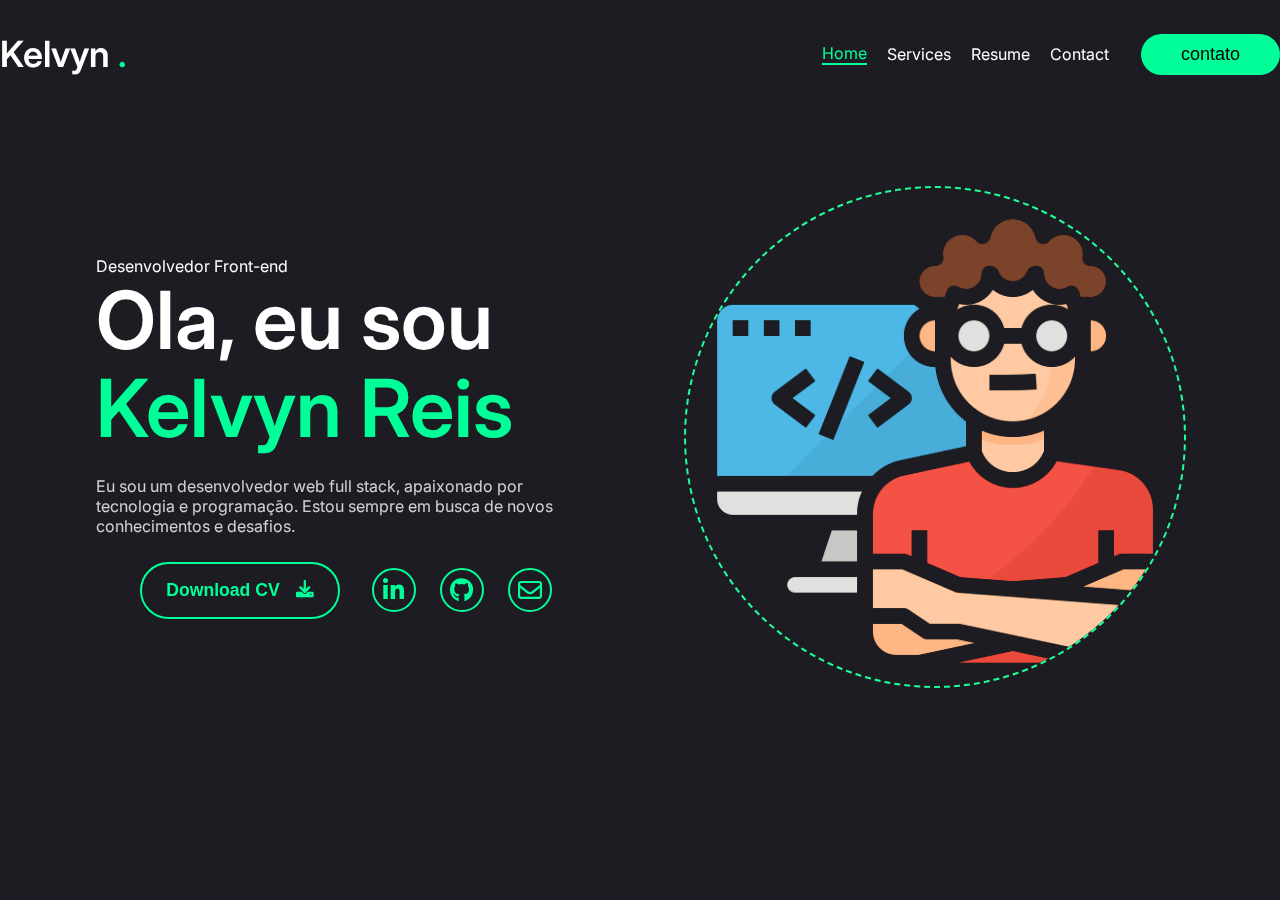
==== index.html @ 438aa166 "feat: initial commit" ====
<!DOCTYPE html>
<html lang="pt-BR">

<head>
    <meta charset="UTF-8">
    <meta name="viewport" content="width=device-width, initial-scale=1.0">
    <link rel="stylesheet" href="https://cdnjs.cloudflare.com/ajax/libs/font-awesome/6.0.0-beta3/css/all.min.css">
    <link rel="stylesheet" href="styles/index.css">
    <title>Meu Portfolio | Home</title>
</head>

<body>
    <header>
        <div class="container-header">
            <div class="container-logo">
                <h1>Kelvyn <span>.</span></h1>
            </div>
            <div class="nav-desktop">
                <nav class="container-nav">
                    <ul>
                        <li><a href="/">Home</a></li>
                        <li><a href="/services">Services</a></li>
                        <li><a href="/resume">Resume</a></li>
                        <li><a href="/contact">Contact</a></li>
                    </ul>
                </nav>
                <div class="btn-contato">
                    <a href="#"><button>contato</button></a>
                </div>
            </div>
            <div class="nav-mobile">
                <button class="menu-toggle" aria-label="Abrir menu">
                    <i class="fas fa-bars"></i>
                </button>
                <nav class="mobile-nav">
                    <button class="menu-close" aria-label="Fechar menu">
                        <i class="fas fa-times"></i>
                    </button>
                    <ul>
                        <li><a href="/">Home</a></li>
                        <li><a href="/services">Services</a></li>
                        <li><a href="/resume">Resume</a></li>
                        <li><a href="/contact">Contact</a></li>
                    </ul>
                </nav>
            </div>

        </div>
    </header>
    <main>
        <section class="container-section-main">
            <div class="content-main">
                <span>Desenvolvedor Front-end</span>
                <h1 class="h1">Ola, eu sou <br /><span>Kelvyn Reis</span></h1>
                <p>Eu sou um desenvolvedor web full stack, apaixonado por tecnologia e programação. Estou sempre em
                    busca de novos conhecimentos e desafios.</p>
                <div class="content-links">
                    <button class="btn-download">Download CV <i class="fas fa-download"></i></button>
                    <div class="content-social-links">
                        <a href="#"><i class="fab fa-linkedin-in"></i></a>
                        <a href="#"><i class="fab fa-github"></i></a>
                        <a href="#"><i class="far fa-envelope"></i></a>
                    </div>
                </div>
            </div>
            <div class="container-img">
                <div class="content-img-hero">
                    <div class="circle-animation">
                        <img src="/assets/hero.png" alt="Imagem de um desenvolvedor">
                    </div>
                </div>
            </div>
        </section>
    </main>
    <script module src="/js/index.js"></script>
</body>

</html>
---- styles/index.css ----
@import url('https://fonts.googleapis.com/css2?family=Inter:wght@100..900&display=swap');

* {
    margin: 0;
    padding: 0;
    box-sizing: border-box;
}

:root {
    --bg-primary: #1c1c22;
    --text-primary: #ffffff;
    --text-secondary: #00ff99;
}

body {
    font-family: "Inter", sans-serif;
    background-color: var(--bg-primary);
    height: 100dvh;
    width: 100%;
    color: var(--text-primary);
}

.h1 {
    color: white;
    font-size: 3rem;
    line-height: 1.1;
    font-weight: 600;

    @media (min-width: 768px) {
        font-size: 5rem;
    }
}

.h2 {
    font-size: 2.25rem;
    line-height: 1.1;
    font-weight: 600;

    @media (min-width: 768px) {
        font-size: 3rem;
    }
}

.h3 {
    font-size: 1.25rem;
    line-height: 1.1;
    font-weight: 600;

    @media (min-width: 768px) {
        font-size: 1.5rem;
    }
}

/* Hedear */
header {
    width: 100%;
    max-width: 1440px;
    margin: 0 auto;
    padding: 2.5rem 1.5rem;

    @media (min-width: 768px) {
        padding: 2rem 0;
    }
}

header .container-header {
    align-items: center;
    display: flex;
    justify-content: space-between;
}

header .container-logo {
    display: flex;
    align-items: center;


    & h1 {
        font-size: 2.25rem;
        font-weight: 600;
        color: var(--text-primary);

        & span {
            color: var(--text-secondary);
        }
    }

}

header .nav-desktop {
    display: none;
    align-items: center;
    gap: 2rem;

    @media (min-width: 768px) {
        display: flex;
    }
}

header .container-nav {
    display: flex;
    justify-content: space-between;
    align-items: center;
    gap: 2rem;

}

header .container-nav ul a {
    position: relative;
    color: var(--text-primary);
    text-decoration: none;
    font-family: 500;
    transition: color 0.3s ease-in-out;
}

header .container-nav ul a::before {
    content: '';
    position: absolute;
    bottom: 0;
    left: 0;
    width: 0%;
    height: 2px;
    background-color: var(--bg-primary);
    transition: width 0.3s ease;
}

header .container-nav ul a:hover::before {
    width: 100%;
}

header .container-nav ul a:hover {
    color: var(--text-secondary);
}


header nav ul {
    list-style-type: none;
    display: flex;
    gap: 20px;
}

header nav ul li {
    display: flex;
    align-items: center;
    justify-content: center;
    padding: 0;
}

/* Estilos para o menu móvel */
.nav-mobile {
    display: flex;
    align-items: center;
    position: relative;
}

.nav-mobile .menu-toggle {
    background: none;
    border: none;
    color: var(--text-primary);
    font-size: 1.5rem;
    cursor: pointer;
}

.nav-mobile .mobile-nav {
    display: none;
    position: fixed;
    top: 0;
    right: 0;
    width: 75%;
    height: 100%;
    background-color: var(--bg-primary);
    padding: 1rem;
    text-align: center;
    z-index: 1000;
    border-radius: 8px;
    box-shadow: 0 4px 8px rgba(0, 0, 0, 0.2);
}

.nav-mobile .mobile-nav .menu-close {
    background: none;
    border: none;
    color: var(--text-primary);
    font-size: 1.8rem;
    cursor: pointer;
    position: absolute;
    top: 3rem;
    right: 3rem;
}

.nav-mobile .mobile-nav ul {
    list-style-type: none;
    height: 100%;
    padding: 0;
    margin: auto 0;
    flex-direction: column;
    justify-content: center;
    align-items: center;
}

.nav-mobile .mobile-nav ul li {
    margin: 1rem 0;
}

.nav-mobile .mobile-nav ul a {
    color: var(--text-primary);
    text-decoration: none;
    font-weight: 500;
    display: block;
    width: 100%;
    padding: 0.5rem 0;
    transition: color 0.3s ease-in-out;
}

.nav-mobile .mobile-nav ul a:hover {
    color: var(--text-secondary);
}

@media (min-width: 768px) {
    .nav-desktop {
        display: flex;
    }

    .nav-mobile {
        display: none;
    }
}

.mobile-nav.open {
    display: block;
}

.mobile-nav ul a.current-page {
    border-bottom: 2px solid var(--text-secondary);
    color: var(--text-secondary)
}

.container-nav ul a.current-page {
    border-bottom: 2px solid var(--text-secondary);
    color: var(--text-secondary)
}


.btn-contato button {
    padding: 10px 40px;
    font-size: 18px;
    background-color: var(--text-secondary);
    color: black;
    border: 0;
    border-radius: 30px;
    cursor: pointer;
}

main {
    width: 100%;
    max-width: 1440px;
    margin: 0 auto;
    display: flex;
    justify-content: center;
    padding: .5rem 0;

    @media (min-width: 768px) {
        padding: 3rem 0;
    }
}

main .container-section-main {
    width: 100%;
    display: flex;
    flex-direction: column-reverse;
    align-items: center;
    justify-content: space-between;
    padding: 0rem 1.5rem;
    flex-wrap: wrap;
    gap: 1.5rem;


    @media (min-width: 768px) {
        padding: 2rem 6rem;
        flex-direction: row;
        gap: 0;
    }
}

main section .content-main {
    text-align: center;


    @media (min-width: 768px) {
        text-align: left;
    }

    & h1 {
        margin-bottom: 1.5rem;

        & span {
            color: var(--text-secondary);
        }
    }

    & p {
        max-width: 500px;
        margin-bottom: 1.625rem;
        opacity: 0.8;
    }
}

main section .content-links {
    display: flex;
    flex-direction: column;
    align-items: center;
    justify-content: center;
    gap: 2rem;

    @media (min-width: 768px) {
        flex-direction: row;
    }
}

main section .btn-download {
    display: flex;
    gap: 1rem;
    padding: 1rem 1.5rem;
    border: #00ff99 solid 2px;
    border-radius: 30px;
    background-color: var(--bg-primary);
    color: var(--text-secondary);
    font-weight: 600;
    font-size: 1.1rem;
    cursor: pointer;
    transition: background-color 0.3s ease-in-out;


    &:hover {
        background-color: var(--text-secondary);
        color: var(--bg-primary);
    }
}

main section .content-social-links {
    margin-bottom: 2rem;
    display: flex;
    gap: 1.5rem;

    @media (min-width: 768px) {
        margin-bottom: 0;
    }

    & a {
        color: var(--text-secondary);
        font-size: 1.5rem;
        transition: color 0.3s ease-in-out;
        border: 2px solid var(--text-secondary);
        border-radius: 50%;
        width: 2.75rem;
        height: 2.75rem;
        display: flex;
        align-items: center;
        justify-content: center;
        text-decoration: none;
        transition: color 0.3s ease-in-out;

        &:hover {
            color: var(--text-primary);
            border-color: var(--text-primary);
        }
    }
}

main section .container-img {
    width: 100%;
    position: relative;
    width: 298px;
    height: 298px;

    @media (min-width: 768px) {
        width: 498px;
        height: 498px;
    }
}

main section .content-img-hero {
    mix-blend-mode: lighten;

    @media (min-width: 768px) {
        width: 498px;
        height: 498px;
    }

    & img {
        width: 100%;
        height: 100%;
        object-fit: contain;
        border-radius: 50%;

    }

}

/* Animation custom */

.circle-animation {
    position: relative;
    width: 100%;
    height: 100%;
    display: flex;
    justify-content: center;
    align-items: center;
}

.circle-animation::before {
    content: '';
    position: absolute;
    width: 100%;
    height: 100%;
    border: 2px dashed var(--text-secondary);
    border-radius: 50%;
    animation: rotate 20s linear infinite;
}

@keyframes rotate {
    0% {
        transform: rotate(0deg);
    }

    100% {
        transform: rotate(360deg);
    }
}
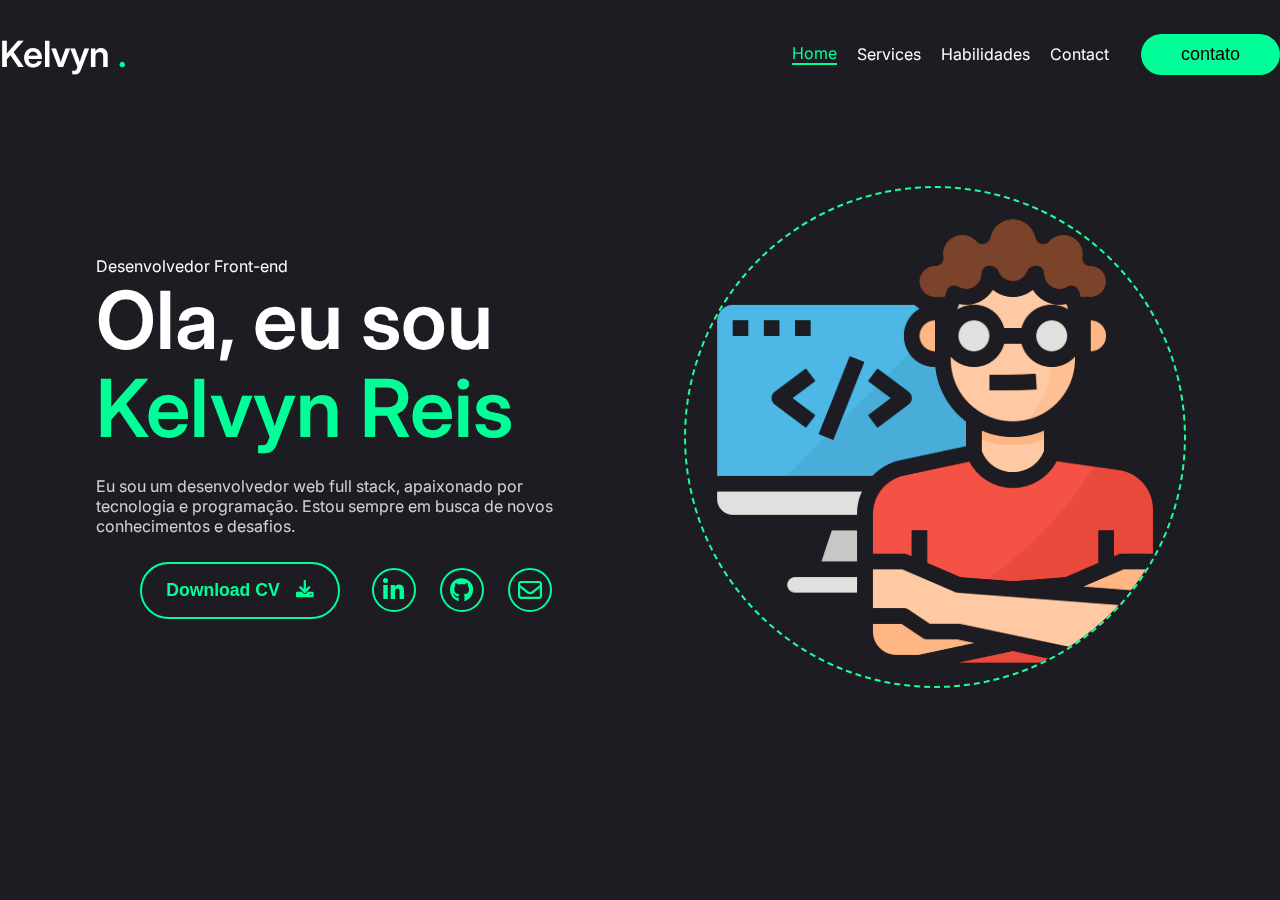
==== commit 387be8c7: "feat: create page skills" ====
--- a/index.html
+++ b/index.html
@@ -19,8 +19,8 @@
                 <nav class="container-nav">
                     <ul>
                         <li><a href="/">Home</a></li>
-                        <li><a href="/services">Services</a></li>
-                        <li><a href="/resume">Resume</a></li>
+                        <li><a href="/services.html">Services</a></li>
+                        <li><a href="/habilidades.html">Habilidades</a></li>
                         <li><a href="/contact">Contact</a></li>
                     </ul>
                 </nav>
@@ -38,9 +38,9 @@
                     </button>
                     <ul>
                         <li><a href="/">Home</a></li>
-                        <li><a href="/services">Services</a></li>
-                        <li><a href="/resume">Resume</a></li>
-                        <li><a href="/contact">Contact</a></li>
+                        <li><a href="/services.html">Services</a></li>
+                        <li><a href="/habilidades.html">Habilidades</a></li>
+                        <li><a href="contact">Contact</a></li>
                     </ul>
                 </nav>
             </div>
--- a/styles/index.css
+++ b/styles/index.css
@@ -1,253 +1,5 @@
-@import url('https://fonts.googleapis.com/css2?family=Inter:wght@100..900&display=swap');
-
-* {
-    margin: 0;
-    padding: 0;
-    box-sizing: border-box;
-}
-
-:root {
-    --bg-primary: #1c1c22;
-    --text-primary: #ffffff;
-    --text-secondary: #00ff99;
-}
-
-body {
-    font-family: "Inter", sans-serif;
-    background-color: var(--bg-primary);
-    height: 100dvh;
-    width: 100%;
-    color: var(--text-primary);
-}
-
-.h1 {
-    color: white;
-    font-size: 3rem;
-    line-height: 1.1;
-    font-weight: 600;
-
-    @media (min-width: 768px) {
-        font-size: 5rem;
-    }
-}
-
-.h2 {
-    font-size: 2.25rem;
-    line-height: 1.1;
-    font-weight: 600;
-
-    @media (min-width: 768px) {
-        font-size: 3rem;
-    }
-}
-
-.h3 {
-    font-size: 1.25rem;
-    line-height: 1.1;
-    font-weight: 600;
-
-    @media (min-width: 768px) {
-        font-size: 1.5rem;
-    }
-}
-
-/* Hedear */
-header {
-    width: 100%;
-    max-width: 1440px;
-    margin: 0 auto;
-    padding: 2.5rem 1.5rem;
-
-    @media (min-width: 768px) {
-        padding: 2rem 0;
-    }
-}
-
-header .container-header {
-    align-items: center;
-    display: flex;
-    justify-content: space-between;
-}
-
-header .container-logo {
-    display: flex;
-    align-items: center;
-
-
-    & h1 {
-        font-size: 2.25rem;
-        font-weight: 600;
-        color: var(--text-primary);
-
-        & span {
-            color: var(--text-secondary);
-        }
-    }
-
-}
-
-header .nav-desktop {
-    display: none;
-    align-items: center;
-    gap: 2rem;
-
-    @media (min-width: 768px) {
-        display: flex;
-    }
-}
-
-header .container-nav {
-    display: flex;
-    justify-content: space-between;
-    align-items: center;
-    gap: 2rem;
-
-}
-
-header .container-nav ul a {
-    position: relative;
-    color: var(--text-primary);
-    text-decoration: none;
-    font-family: 500;
-    transition: color 0.3s ease-in-out;
-}
-
-header .container-nav ul a::before {
-    content: '';
-    position: absolute;
-    bottom: 0;
-    left: 0;
-    width: 0%;
-    height: 2px;
-    background-color: var(--bg-primary);
-    transition: width 0.3s ease;
-}
-
-header .container-nav ul a:hover::before {
-    width: 100%;
-}
-
-header .container-nav ul a:hover {
-    color: var(--text-secondary);
-}
-
-
-header nav ul {
-    list-style-type: none;
-    display: flex;
-    gap: 20px;
-}
-
-header nav ul li {
-    display: flex;
-    align-items: center;
-    justify-content: center;
-    padding: 0;
-}
-
-/* Estilos para o menu móvel */
-.nav-mobile {
-    display: flex;
-    align-items: center;
-    position: relative;
-}
-
-.nav-mobile .menu-toggle {
-    background: none;
-    border: none;
-    color: var(--text-primary);
-    font-size: 1.5rem;
-    cursor: pointer;
-}
-
-.nav-mobile .mobile-nav {
-    display: none;
-    position: fixed;
-    top: 0;
-    right: 0;
-    width: 75%;
-    height: 100%;
-    background-color: var(--bg-primary);
-    padding: 1rem;
-    text-align: center;
-    z-index: 1000;
-    border-radius: 8px;
-    box-shadow: 0 4px 8px rgba(0, 0, 0, 0.2);
-}
-
-.nav-mobile .mobile-nav .menu-close {
-    background: none;
-    border: none;
-    color: var(--text-primary);
-    font-size: 1.8rem;
-    cursor: pointer;
-    position: absolute;
-    top: 3rem;
-    right: 3rem;
-}
-
-.nav-mobile .mobile-nav ul {
-    list-style-type: none;
-    height: 100%;
-    padding: 0;
-    margin: auto 0;
-    flex-direction: column;
-    justify-content: center;
-    align-items: center;
-}
-
-.nav-mobile .mobile-nav ul li {
-    margin: 1rem 0;
-}
-
-.nav-mobile .mobile-nav ul a {
-    color: var(--text-primary);
-    text-decoration: none;
-    font-weight: 500;
-    display: block;
-    width: 100%;
-    padding: 0.5rem 0;
-    transition: color 0.3s ease-in-out;
-}
-
-.nav-mobile .mobile-nav ul a:hover {
-    color: var(--text-secondary);
-}
-
-@media (min-width: 768px) {
-    .nav-desktop {
-        display: flex;
-    }
-
-    .nav-mobile {
-        display: none;
-    }
-}
-
-.mobile-nav.open {
-    display: block;
-}
-
-.mobile-nav ul a.current-page {
-    border-bottom: 2px solid var(--text-secondary);
-    color: var(--text-secondary)
-}
-
-.container-nav ul a.current-page {
-    border-bottom: 2px solid var(--text-secondary);
-    color: var(--text-secondary)
-}
-
-
-.btn-contato button {
-    padding: 10px 40px;
-    font-size: 18px;
-    background-color: var(--text-secondary);
-    color: black;
-    border: 0;
-    border-radius: 30px;
-    cursor: pointer;
-}
+@import url(global.css);
+@import url(header.css);
 
 main {
     width: 100%;
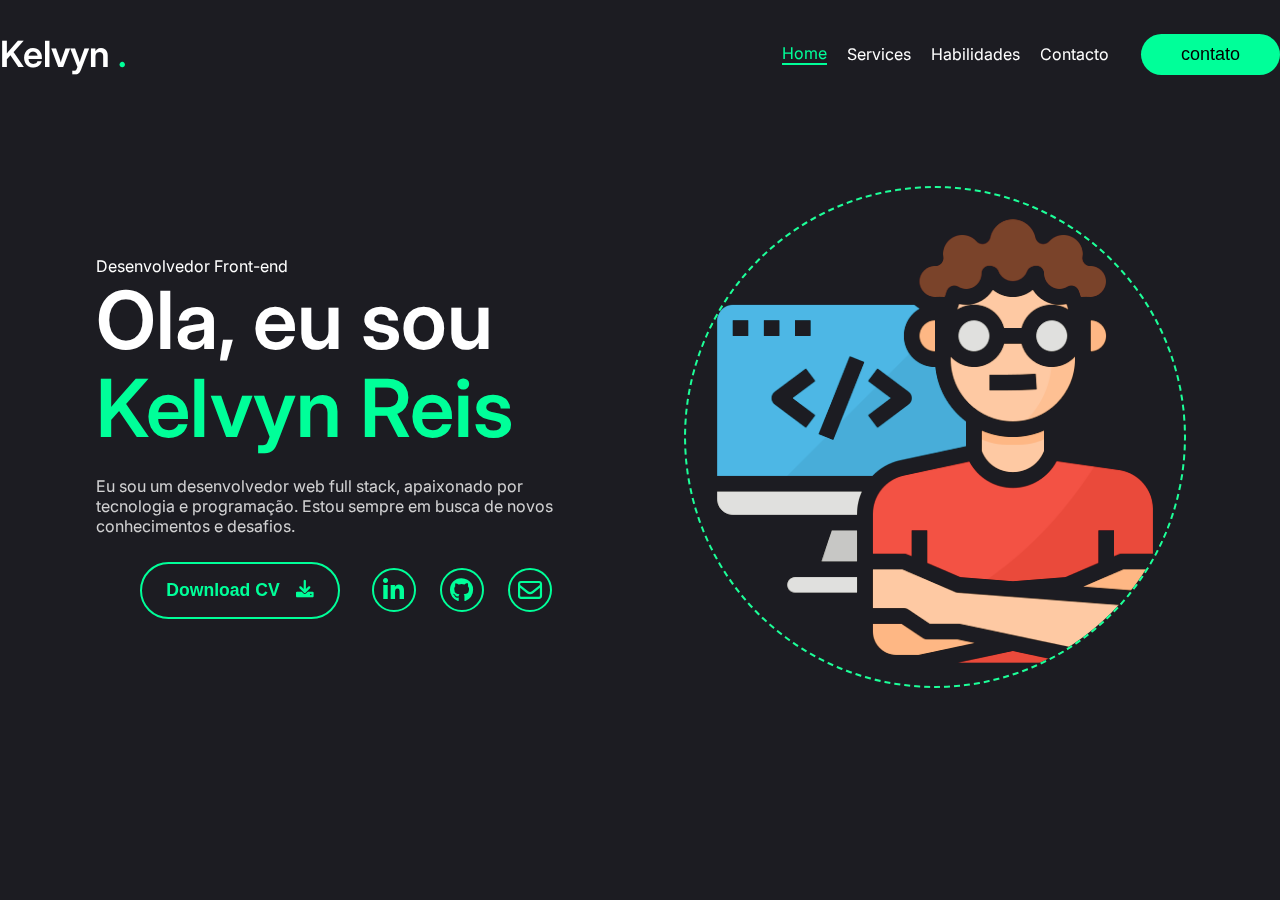
==== commit dacb5b3b: "feat: create page contact" ====
--- a/index.html
+++ b/index.html
@@ -21,11 +21,11 @@
                         <li><a href="/">Home</a></li>
                         <li><a href="/services.html">Services</a></li>
                         <li><a href="/habilidades.html">Habilidades</a></li>
-                        <li><a href="/contact">Contact</a></li>
+                        <li><a href="/contact.html">Contacto</a></li>
                     </ul>
                 </nav>
                 <div class="btn-contato">
-                    <a href="#"><button>contato</button></a>
+                    <a href="contact.html"><button>contato</button></a>
                 </div>
             </div>
             <div class="nav-mobile">
@@ -40,7 +40,7 @@
                         <li><a href="/">Home</a></li>
                         <li><a href="/services.html">Services</a></li>
                         <li><a href="/habilidades.html">Habilidades</a></li>
-                        <li><a href="contact">Contact</a></li>
+                        <li><a href="/contact.html">Contacto</a></li>
                     </ul>
                 </nav>
             </div>
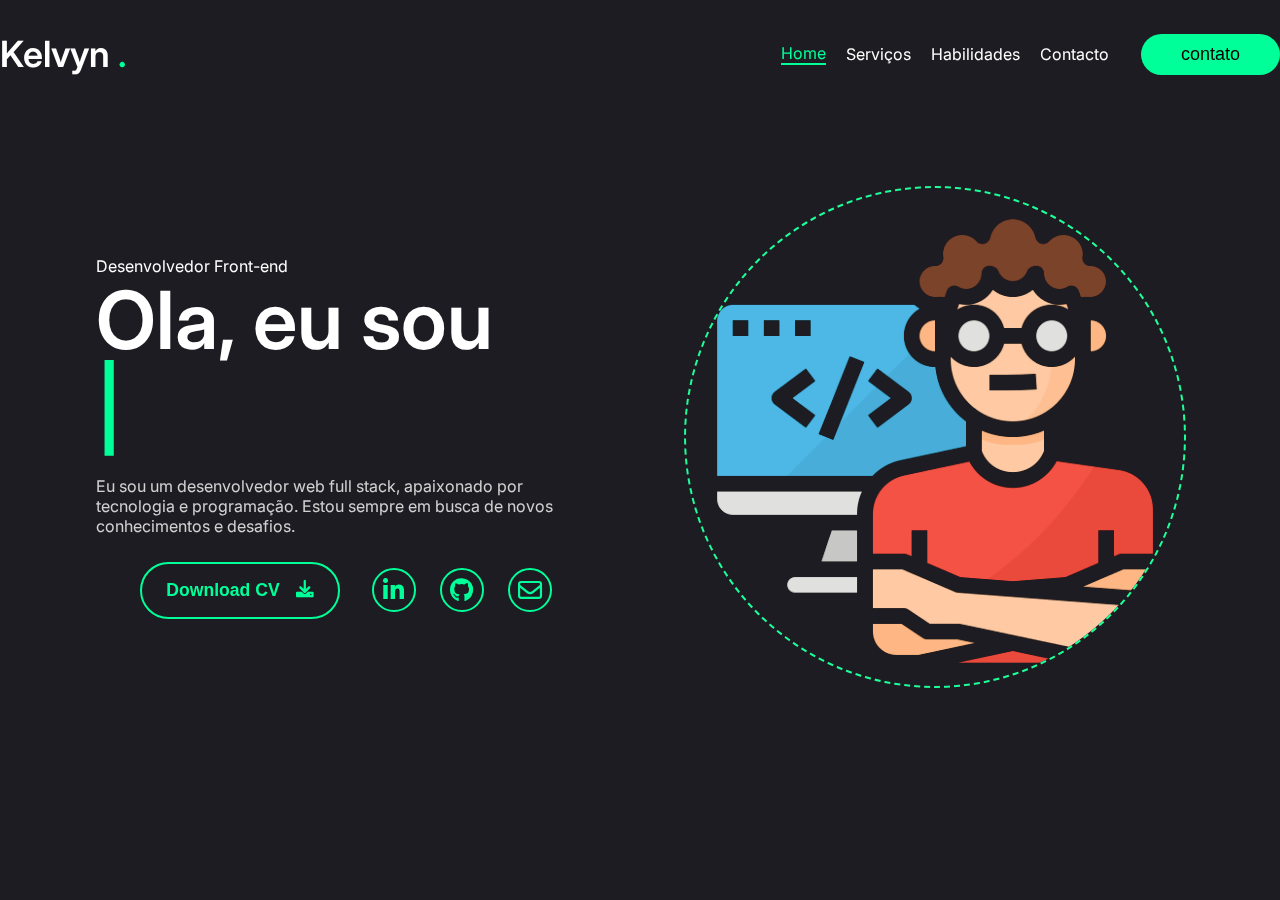
==== commit 0671aee0: "feat: add typing efect in index" ====
--- a/index.html
+++ b/index.html
@@ -19,7 +19,7 @@
                 <nav class="container-nav">
                     <ul>
                         <li><a href="/">Home</a></li>
-                        <li><a href="/services.html">Services</a></li>
+                        <li><a href="/services.html">Serviços</a></li>
                         <li><a href="/habilidades.html">Habilidades</a></li>
                         <li><a href="/contact.html">Contacto</a></li>
                     </ul>
@@ -38,7 +38,7 @@
                     </button>
                     <ul>
                         <li><a href="/">Home</a></li>
-                        <li><a href="/services.html">Services</a></li>
+                        <li><a href="/services.html">Serviços</a></li>
                         <li><a href="/habilidades.html">Habilidades</a></li>
                         <li><a href="/contact.html">Contacto</a></li>
                     </ul>
@@ -51,17 +51,19 @@
         <section class="container-section-main">
             <div class="content-main">
                 <span>Desenvolvedor Front-end</span>
-                <h1 class="h1">Ola, eu sou <br /><span>Kelvyn Reis</span></h1>
+                <h1 class="h1">Ola, eu sou <br /><span id="typedText"></span><span class="typing-animation"></span></h1>
                 <p>Eu sou um desenvolvedor web full stack, apaixonado por tecnologia e programação. Estou sempre em
                     busca de novos conhecimentos e desafios.</p>
                 <div class="content-links">
                     <button class="btn-download">Download CV <i class="fas fa-download"></i></button>
                     <div class="content-social-links">
-                        <a href="#"><i class="fab fa-linkedin-in"></i></a>
-                        <a href="#"><i class="fab fa-github"></i></a>
-                        <a href="#"><i class="far fa-envelope"></i></a>
+                        <a href="https://www.linkedin.com/in/kelvynreis/" target="_blank"><i
+                                class="fab fa-linkedin-in"></i></a>
+                        <a href="https://github.com/KelvynReis"><i class="fab fa-github" target="_blank"></i></a>
+                        <a href="mailto:kelvyn2reis@gmail.com"><i class="far fa-envelope" target="_blank"></i></a>
                     </div>
                 </div>
+            </div>
             </div>
             <div class="container-img">
                 <div class="content-img-hero">
--- a/styles/index.css
+++ b/styles/index.css
@@ -6,6 +6,7 @@
     max-width: 1440px;
     margin: 0 auto;
     display: flex;
+    flex-direction: column;
     justify-content: center;
     padding: .5rem 0;
 
@@ -29,6 +30,23 @@
         padding: 2rem 6rem;
         flex-direction: row;
         gap: 0;
+    }
+}
+
+.typing-animation::after {
+    content: "|";
+    animation: blink-caret 0.75s infinite alternate;
+}
+
+@keyframes blink-caret {
+
+    from,
+    to {
+        opacity: 0;
+    }
+
+    50% {
+        opacity: 1;
     }
 }
 
